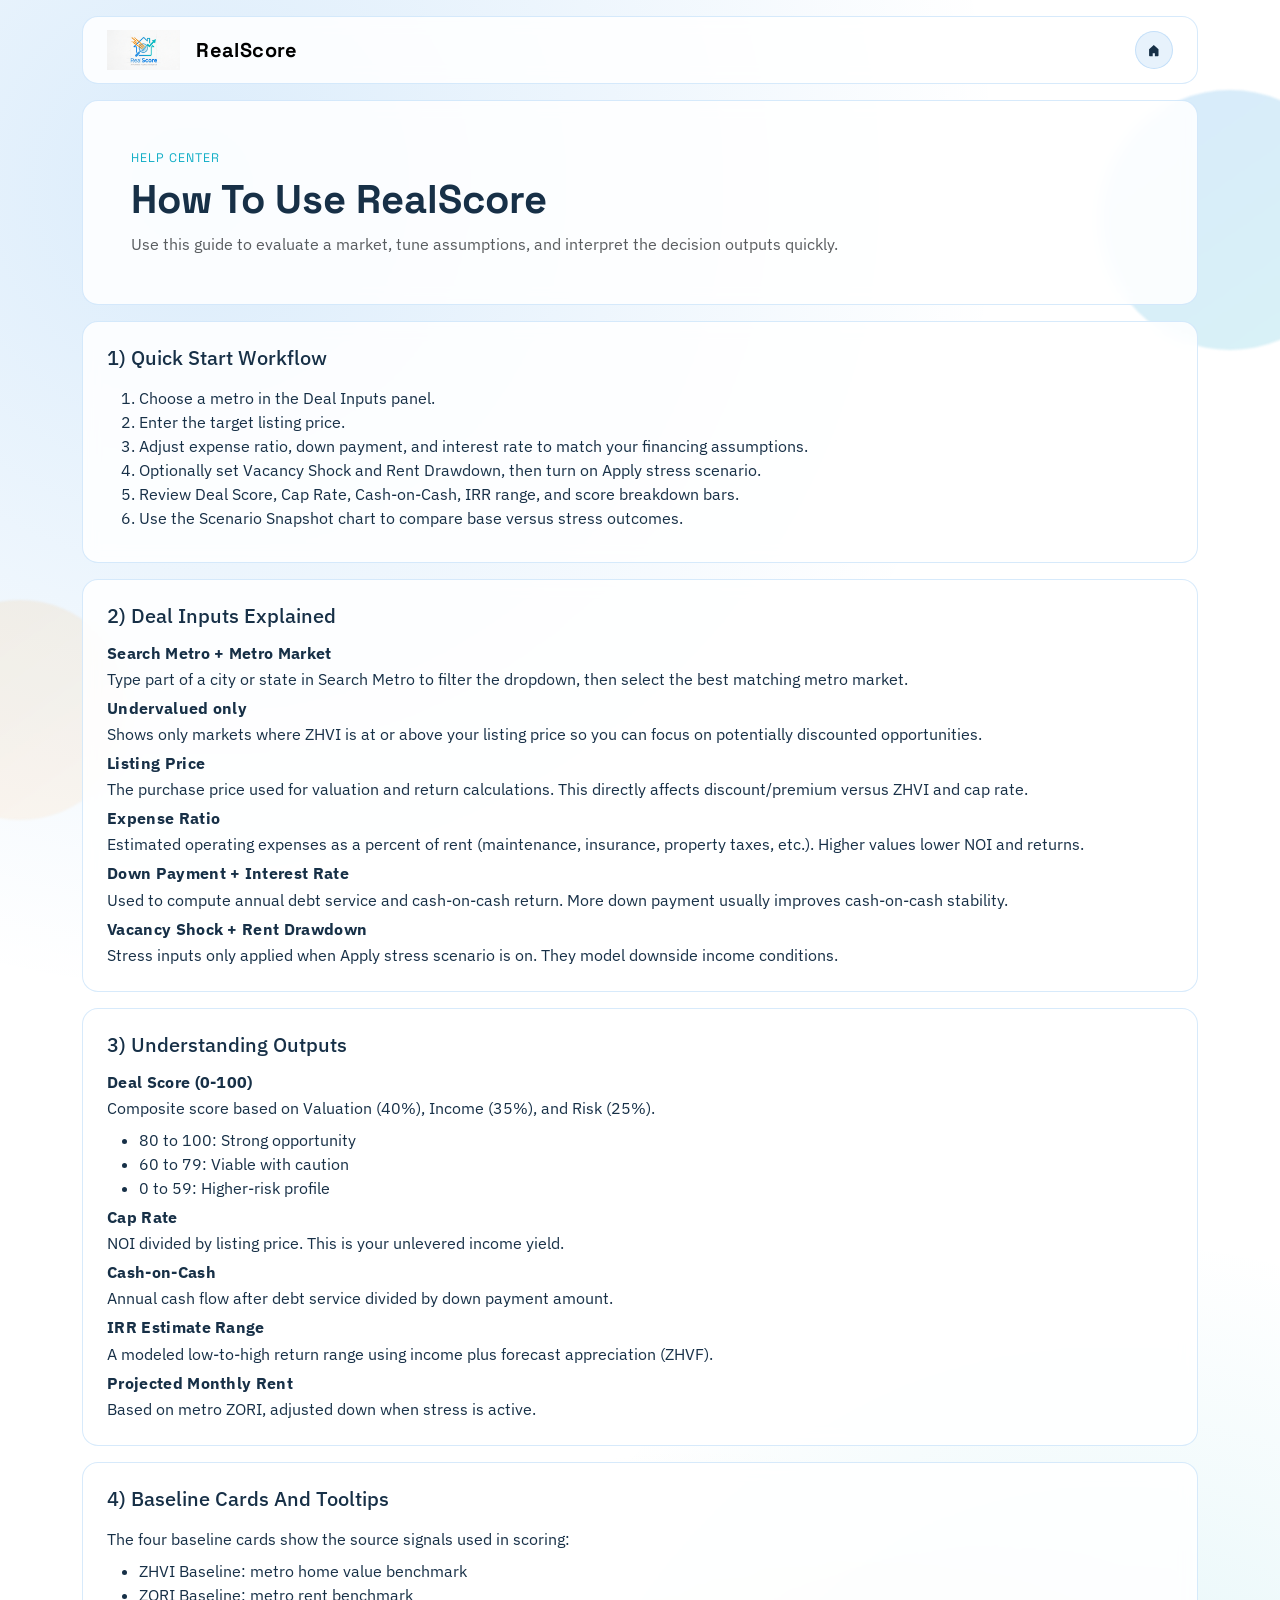
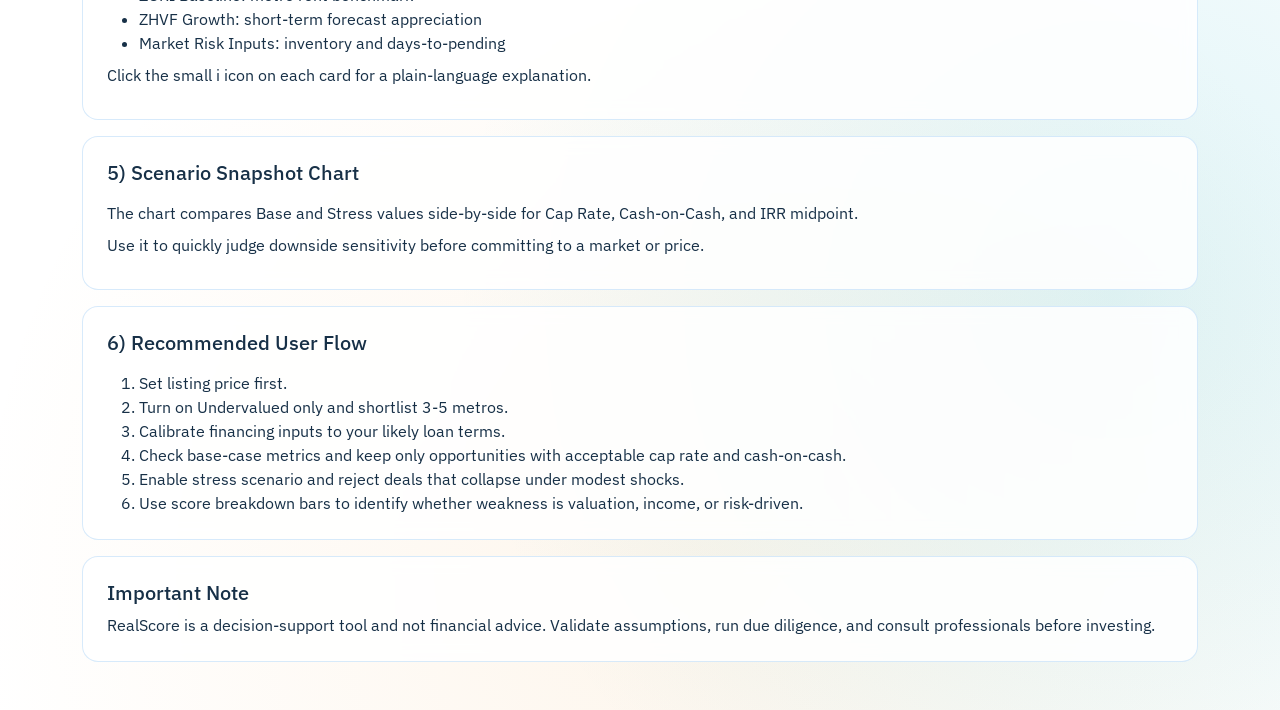
==== help.html @ 66f579ce "Initial RealScore MVP" ====
<!doctype html>
<html lang="en">
  <head>
    <meta charset="UTF-8" />
    <meta name="viewport" content="width=device-width, initial-scale=1.0" />
    <title>RealScore Help</title>
    <meta name="description" content="How to use the RealScore dashboard." />
    <meta name="theme-color" content="#0c7fe4" />
    <link rel="icon" type="image/png" href="img/logo-128.png" />

    <link rel="preconnect" href="https://fonts.googleapis.com" />
    <link rel="preconnect" href="https://fonts.gstatic.com" crossorigin />
    <link
      href="https://fonts.googleapis.com/css2?family=Space+Grotesk:wght@400;500;600;700&family=IBM+Plex+Sans:wght@400;500;600&display=swap"
      rel="stylesheet"
    />

    <link
      href="https://cdn.jsdelivr.net/npm/bootstrap@5.3.3/dist/css/bootstrap.min.css"
      rel="stylesheet"
      integrity="sha384-QWTKZyjpPEjISv5WaRU9OFeRpok6YctnYmDr5pNlyT2bRjXh0JMhjY6hW+ALEwIH"
      crossorigin="anonymous"
    />
    <link rel="stylesheet" href="css/styles.css" />
  </head>
  <body>
    <div class="bg-shape bg-shape-a"></div>
    <div class="bg-shape bg-shape-b"></div>

    <header class="container py-3">
      <nav class="navbar navbar-expand-lg glass-panel rounded-4 px-3 px-md-4">
        <a class="navbar-brand d-flex align-items-center gap-2" href="index.html">
          <img src="img/logo-256.png" alt="RealScore" class="brand-logo" />
          <span class="brand-wordmark">RealScore</span>
        </a>
        <div class="d-flex align-items-center gap-2 ms-auto">
          <a class="btn help-link" href="index.html" aria-label="Back to dashboard" title="Home">
            <svg class="home-icon" viewBox="0 0 16 16" aria-hidden="true" focusable="false">
              <path d="m8 .5 6.5 5.8V15a1 1 0 0 1-1 1h-4v-4H6.5v4h-4a1 1 0 0 1-1-1V6.3L8 .5z" />
            </svg>
          </a>
        </div>
      </nav>
    </header>

    <main class="container pb-4">
      <section class="glass-panel rounded-4 p-4 p-md-5 mb-3">
        <p class="eyebrow mb-2">Help Center</p>
        <h1 class="display-6 help-title mb-2">How To Use RealScore</h1>
        <p class="mb-0 text-muted">Use this guide to evaluate a market, tune assumptions, and interpret the decision outputs quickly.</p>
      </section>

      <section class="glass-panel rounded-4 p-3 p-md-4 mb-3">
        <h2 class="h5 mb-3">1) Quick Start Workflow</h2>
        <ol class="mb-2">
          <li>Choose a metro in the Deal Inputs panel.</li>
          <li>Enter the target listing price.</li>
          <li>Adjust expense ratio, down payment, and interest rate to match your financing assumptions.</li>
          <li>Optionally set Vacancy Shock and Rent Drawdown, then turn on Apply stress scenario.</li>
          <li>Review Deal Score, Cap Rate, Cash-on-Cash, IRR range, and score breakdown bars.</li>
          <li>Use the Scenario Snapshot chart to compare base versus stress outcomes.</li>
        </ol>
      </section>

      <section class="glass-panel rounded-4 p-3 p-md-4 mb-3">
        <h2 class="h5 mb-3">2) Deal Inputs Explained</h2>

        <h3 class="help-section-title mb-1">Search Metro + Metro Market</h3>
        <p class="mb-2">Type part of a city or state in Search Metro to filter the dropdown, then select the best matching metro market.</p>

        <h3 class="help-section-title mb-1">Undervalued only</h3>
        <p class="mb-2">Shows only markets where ZHVI is at or above your listing price so you can focus on potentially discounted opportunities.</p>

        <h3 class="help-section-title mb-1">Listing Price</h3>
        <p class="mb-2">The purchase price used for valuation and return calculations. This directly affects discount/premium versus ZHVI and cap rate.</p>

        <h3 class="help-section-title mb-1">Expense Ratio</h3>
        <p class="mb-2">Estimated operating expenses as a percent of rent (maintenance, insurance, property taxes, etc.). Higher values lower NOI and returns.</p>

        <h3 class="help-section-title mb-1">Down Payment + Interest Rate</h3>
        <p class="mb-2">Used to compute annual debt service and cash-on-cash return. More down payment usually improves cash-on-cash stability.</p>

        <h3 class="help-section-title mb-1">Vacancy Shock + Rent Drawdown</h3>
        <p class="mb-0">Stress inputs only applied when Apply stress scenario is on. They model downside income conditions.</p>
      </section>

      <section class="glass-panel rounded-4 p-3 p-md-4 mb-3">
        <h2 class="h5 mb-3">3) Understanding Outputs</h2>

        <h3 class="help-section-title mb-1">Deal Score (0-100)</h3>
        <p class="mb-2">Composite score based on Valuation (40%), Income (35%), and Risk (25%).</p>
        <ul class="mb-2">
          <li>80 to 100: Strong opportunity</li>
          <li>60 to 79: Viable with caution</li>
          <li>0 to 59: Higher-risk profile</li>
        </ul>

        <h3 class="help-section-title mb-1">Cap Rate</h3>
        <p class="mb-2">NOI divided by listing price. This is your unlevered income yield.</p>

        <h3 class="help-section-title mb-1">Cash-on-Cash</h3>
        <p class="mb-2">Annual cash flow after debt service divided by down payment amount.</p>

        <h3 class="help-section-title mb-1">IRR Estimate Range</h3>
        <p class="mb-2">A modeled low-to-high return range using income plus forecast appreciation (ZHVF).</p>

        <h3 class="help-section-title mb-1">Projected Monthly Rent</h3>
        <p class="mb-0">Based on metro ZORI, adjusted down when stress is active.</p>
      </section>

      <section class="glass-panel rounded-4 p-3 p-md-4 mb-3">
        <h2 class="h5 mb-3">4) Baseline Cards And Tooltips</h2>
        <p class="mb-2">The four baseline cards show the source signals used in scoring:</p>
        <ul class="mb-2">
          <li>ZHVI Baseline: metro home value benchmark</li>
          <li>ZORI Baseline: metro rent benchmark</li>
          <li>ZHVF Growth: short-term forecast appreciation</li>
          <li>Market Risk Inputs: inventory and days-to-pending</li>
        </ul>
        <p class="mb-2">Click the small i icon on each card for a plain-language explanation.</p>
      </section>

      <section class="glass-panel rounded-4 p-3 p-md-4 mb-3">
        <h2 class="h5 mb-3">5) Scenario Snapshot Chart</h2>
        <p class="mb-2">The chart compares Base and Stress values side-by-side for Cap Rate, Cash-on-Cash, and IRR midpoint.</p>
        <p class="mb-2">Use it to quickly judge downside sensitivity before committing to a market or price.</p>
      </section>

      <section class="glass-panel rounded-4 p-3 p-md-4 mb-3">
        <h2 class="h5 mb-3">6) Recommended User Flow</h2>
        <ol class="mb-0">
          <li>Set listing price first.</li>
          <li>Turn on Undervalued only and shortlist 3-5 metros.</li>
          <li>Calibrate financing inputs to your likely loan terms.</li>
          <li>Check base-case metrics and keep only opportunities with acceptable cap rate and cash-on-cash.</li>
          <li>Enable stress scenario and reject deals that collapse under modest shocks.</li>
          <li>Use score breakdown bars to identify whether weakness is valuation, income, or risk-driven.</li>
        </ol>
      </section>

      <section class="glass-panel rounded-4 p-3 p-md-4 mb-4">
        <h2 class="h5 mb-2">Important Note</h2>
        <p class="mb-0">RealScore is a decision-support tool and not financial advice. Validate assumptions, run due diligence, and consult professionals before investing.</p>
      </section>
    </main>

    <script>
      (function applySavedTheme() {
        var savedTheme = localStorage.getItem("realscore-theme");
        document.documentElement.setAttribute("data-theme", savedTheme === "dark" ? "dark" : "light");
      })();
    </script>
  </body>
</html>
---- css/styles.css ----
:root {
  --rs-bg: #ffffff;
  --rs-ink: #173047;
  --rs-muted: #4a657d;
  --rs-blue: #0c7fe4;
  --rs-teal: #14afc7;
  --rs-orange: #f2b05c;
  --rs-accent: var(--rs-blue);
  --rs-accent-soft: #e9f5ff;
  --rs-panel: rgba(255, 255, 255, 0.86);
  --rs-border: rgba(12, 127, 228, 0.16);
}

:root[data-theme="dark"] {
  --rs-bg: #0b1118;
  --rs-ink: #dbe8f2;
  --rs-muted: #9fb5c8;
  --rs-accent-soft: #10273f;
  --rs-panel: rgba(13, 24, 36, 0.72);
  --rs-border: rgba(119, 178, 239, 0.24);
}

* {
  box-sizing: border-box;
}

body {
  margin: 0;
  min-height: 100vh;
  color: var(--rs-ink);
  background:
    radial-gradient(circle at 15% 8%, rgba(12, 127, 228, 0.15) 0%, transparent 34%),
    radial-gradient(circle at 87% 82%, rgba(20, 175, 199, 0.14) 0%, transparent 30%),
    radial-gradient(circle at 55% 94%, rgba(242, 176, 92, 0.12) 0%, transparent 32%),
    var(--rs-bg);
  font-family: "IBM Plex Sans", sans-serif;
  position: relative;
  overflow-x: hidden;
}

h1,
.brand-wordmark,
.eyebrow,
.metric-value {
  font-family: "Space Grotesk", sans-serif;
}

.bg-shape {
  position: fixed;
  border-radius: 999px;
  z-index: -1;
  filter: blur(1px);
}

.bg-shape-a {
  width: 260px;
  height: 260px;
  right: -80px;
  top: 90px;
  background: linear-gradient(145deg, var(--rs-blue), var(--rs-teal));
  opacity: 0.16;
}

.bg-shape-b {
  width: 220px;
  height: 220px;
  left: -90px;
  bottom: 80px;
  background: linear-gradient(145deg, var(--rs-orange), #ffd19b);
  opacity: 0.14;
}

.glass-panel {
  background: var(--rs-panel);
  border: 1px solid var(--rs-border);
  backdrop-filter: blur(8px);
}

.theme-toggle {
  color: var(--rs-ink);
  border: 1px solid var(--rs-border);
  background: color-mix(in srgb, var(--rs-teal) 12%, #ffffff);
  width: 2.35rem;
  height: 2.35rem;
  display: inline-flex;
  align-items: center;
  justify-content: center;
  padding: 0;
}

.theme-icon {
  width: 1.26rem;
  height: 1.26rem;
  display: none;
  fill: none;
  stroke: currentColor;
  stroke-width: 1.8;
  stroke-linecap: round;
  stroke-linejoin: round;
}

:root:not([data-theme="dark"]) .theme-icon-moon {
  display: block;
}

:root[data-theme="dark"] .theme-icon-sun {
  display: block;
}

.help-link {
  width: 2.35rem;
  height: 2.35rem;
  display: inline-flex;
  align-items: center;
  justify-content: center;
  border-radius: 999px;
  color: var(--rs-ink);
  border: 1px solid var(--rs-border);
  background: color-mix(in srgb, var(--rs-blue) 10%, #ffffff);
  font-weight: 700;
  text-decoration: none;
  line-height: 1;
}

.help-link:hover {
  color: var(--rs-ink);
  border-color: color-mix(in srgb, var(--rs-blue) 55%, var(--rs-border));
  background: color-mix(in srgb, var(--rs-blue) 18%, #ffffff);
}

.home-icon {
  width: 1.42rem;
  height: 1.42rem;
  fill: currentColor;
  stroke: none;
}

:root[data-theme="dark"] .help-link {
  color: #f3faff;
  background: #183145;
  border-color: #3f7bb0;
}

:root[data-theme="dark"] .help-link:hover {
  color: #ffffff;
  background: #234867;
  border-color: #5ea8ea;
}


:root[data-theme="dark"] .theme-toggle {
  color: #f3faff;
  background: #183145;
  border-color: #3f7bb0;
}

.theme-toggle:hover {
  color: var(--rs-ink);
  border-color: color-mix(in srgb, var(--rs-blue) 55%, var(--rs-border));
  background: color-mix(in srgb, var(--rs-blue) 16%, #ffffff);
}

:root[data-theme="dark"] .theme-toggle:hover {
  color: #ffffff;
  border-color: #5ea8ea;
  background: #234867;
}


.theme-toggle:focus-visible {
  outline: 2px solid color-mix(in srgb, var(--rs-blue) 65%, #ffffff);
  outline-offset: 2px;
}

.help-title {
  font-weight: 700;
}

.help-section-title {
  font-size: 1rem;
  letter-spacing: 0.02em;
  font-weight: 700;
}

.help-shot {
  border: 1px dashed color-mix(in srgb, var(--rs-blue) 45%, var(--rs-border));
  border-radius: 0.8rem;
  padding: 0.7rem 0.85rem;
  font-size: 0.86rem;
  color: var(--rs-muted);
  background: color-mix(in srgb, var(--rs-accent-soft) 48%, #ffffff);
}

:root[data-theme="dark"] .help-shot {
  background: color-mix(in srgb, var(--rs-accent-soft) 62%, #0b1118);
}

.form-label {
  font-weight: 600;
  color: var(--rs-ink);
}

.form-control,
.form-select {
  border-color: var(--rs-border);
  background-color: color-mix(in srgb, var(--rs-panel) 85%, #ffffff);
  color: var(--rs-ink);
}

.form-control:focus,
.form-select:focus,
.form-check-input:focus {
  border-color: var(--rs-blue);
  box-shadow: 0 0 0 0.2rem rgba(12, 127, 228, 0.2);
}

.form-check-label {
  color: var(--rs-muted);
}

.score-wrap {
  display: flex;
  align-items: center;
  gap: 1rem;
}

.score-badge {
  width: 86px;
  height: 86px;
  border-radius: 50%;
  display: grid;
  place-items: center;
  font-family: "Space Grotesk", sans-serif;
  font-size: 1.45rem;
  font-weight: 700;
  color: #ffffff;
  background: linear-gradient(140deg, var(--rs-blue), var(--rs-teal));
  box-shadow: 0 8px 20px rgba(12, 127, 228, 0.25);
}

.score-row {
  display: flex;
  justify-content: space-between;
  align-items: center;
  color: var(--rs-muted);
  font-size: 0.9rem;
}

.score-bar {
  width: 100%;
  height: 9px;
  border-radius: 999px;
  background: color-mix(in srgb, var(--rs-blue) 14%, #ffffff);
  overflow: hidden;
}

.score-bar-fill {
  height: 100%;
  width: 0%;
  border-radius: inherit;
  background: linear-gradient(90deg, var(--rs-blue), var(--rs-teal), var(--rs-orange));
  transition: width 220ms ease;
}

.chart-wrap {
  border: 1px solid var(--rs-border);
  background: color-mix(in srgb, var(--rs-panel) 88%, #ffffff);
  border-radius: 0.9rem;
  padding: 0.75rem;
}

#dataStatus {
  color: var(--rs-muted) !important;
}

.brand-logo {
  height: 40px;
  width: auto;
}

.brand-wordmark {
  font-size: 1.25rem;
  font-weight: 700;
  letter-spacing: 0.02em;
  margin-left: 0.5rem;
}

.eyebrow {
  font-size: 0.78rem;
  text-transform: uppercase;
  letter-spacing: 0.08em;
  color: var(--rs-teal);
}

.hero-logo-wrap {
  margin-top: 1.25rem;
  padding: 1rem;
  border-radius: 1rem;
  display: flex;
  justify-content: center;
  background: linear-gradient(140deg, rgba(12, 127, 228, 0.08), rgba(20, 175, 199, 0.08) 55%, rgba(242, 176, 92, 0.1));
  border: 1px solid var(--rs-border);
}

.hero-logo {
  width: min(100%, 460px);
  height: auto;
  filter: drop-shadow(0 8px 18px rgba(12, 127, 228, 0.16));
}

:root[data-theme="dark"] .hero-logo-wrap {
  background: linear-gradient(140deg, rgba(12, 127, 228, 0.16), rgba(20, 175, 199, 0.14) 55%, rgba(242, 176, 92, 0.12));
}

:root[data-theme="dark"] .brand-wordmark {
  color: #ffffff;
}

.metric-card {
  position: relative;
  background: linear-gradient(165deg, #ffffff 0%, var(--rs-accent-soft) 72%, #fff4e7 100%);
  border: 1px solid var(--rs-border);
}

.metric-head {
  display: flex;
  align-items: center;
  justify-content: space-between;
  gap: 0.5rem;
}

.info-btn {
  width: 1.35rem;
  height: 1.35rem;
  display: grid;
  place-items: center;
  border-radius: 50%;
  border: 1px solid var(--rs-border);
  background: color-mix(in srgb, var(--rs-blue) 10%, #ffffff);
  color: var(--rs-blue);
  font-size: 0.78rem;
  font-weight: 700;
  line-height: 1;
}

.info-btn:hover {
  filter: brightness(0.97);
}

.help-tooltip {
  position: absolute;
  top: 2.6rem;
  right: 0.8rem;
  width: min(260px, calc(100% - 1.6rem));
  z-index: 10;
  background: #ffffff;
  border: 1px solid var(--rs-border);
  border-radius: 0.75rem;
  padding: 0.6rem 0.7rem;
  font-size: 0.8rem;
  color: var(--rs-ink);
  box-shadow: 0 8px 20px rgba(23, 48, 71, 0.14);
  display: none;
}

.help-tooltip.is-open {
  display: block;
}

:root[data-theme="dark"] .metric-card {
  background: linear-gradient(165deg, #101c2a 0%, #13263b 72%, #2c2a1f 100%);
}

:root[data-theme="dark"] .info-btn {
  background: rgba(20, 175, 199, 0.14);
  border-color: rgba(119, 178, 239, 0.28);
  color: #8fd2ff;
}

:root[data-theme="dark"] .help-tooltip {
  background: #132536;
  border-color: rgba(119, 178, 239, 0.28);
  color: #e7f2fb;
  box-shadow: 0 8px 22px rgba(0, 0, 0, 0.35);
}

:root[data-theme="dark"] .form-control,
:root[data-theme="dark"] .form-select {
  background-color: rgba(16, 30, 45, 0.95);
  border-color: rgba(119, 178, 239, 0.28);
  color: #e7f2fb;
}

:root[data-theme="dark"] .score-bar {
  background: rgba(94, 168, 234, 0.2);
}

:root[data-theme="dark"] .chart-wrap {
  background: rgba(16, 30, 45, 0.8);
}

:root[data-theme="dark"] .form-control::placeholder {
  color: #9ab2c7;
}

.metric-label {
  color: var(--rs-muted);
  font-size: 0.83rem;
  text-transform: uppercase;
  letter-spacing: 0.06em;
}

.metric-value {
  font-weight: 600;
  color: var(--rs-blue);
}

.footer-note {
  color: var(--rs-muted);
}

@media (max-width: 575px) {
  .brand-logo {
    height: 34px;
  }

  .hero-logo-wrap {
    padding: 0.75rem;
  }
}
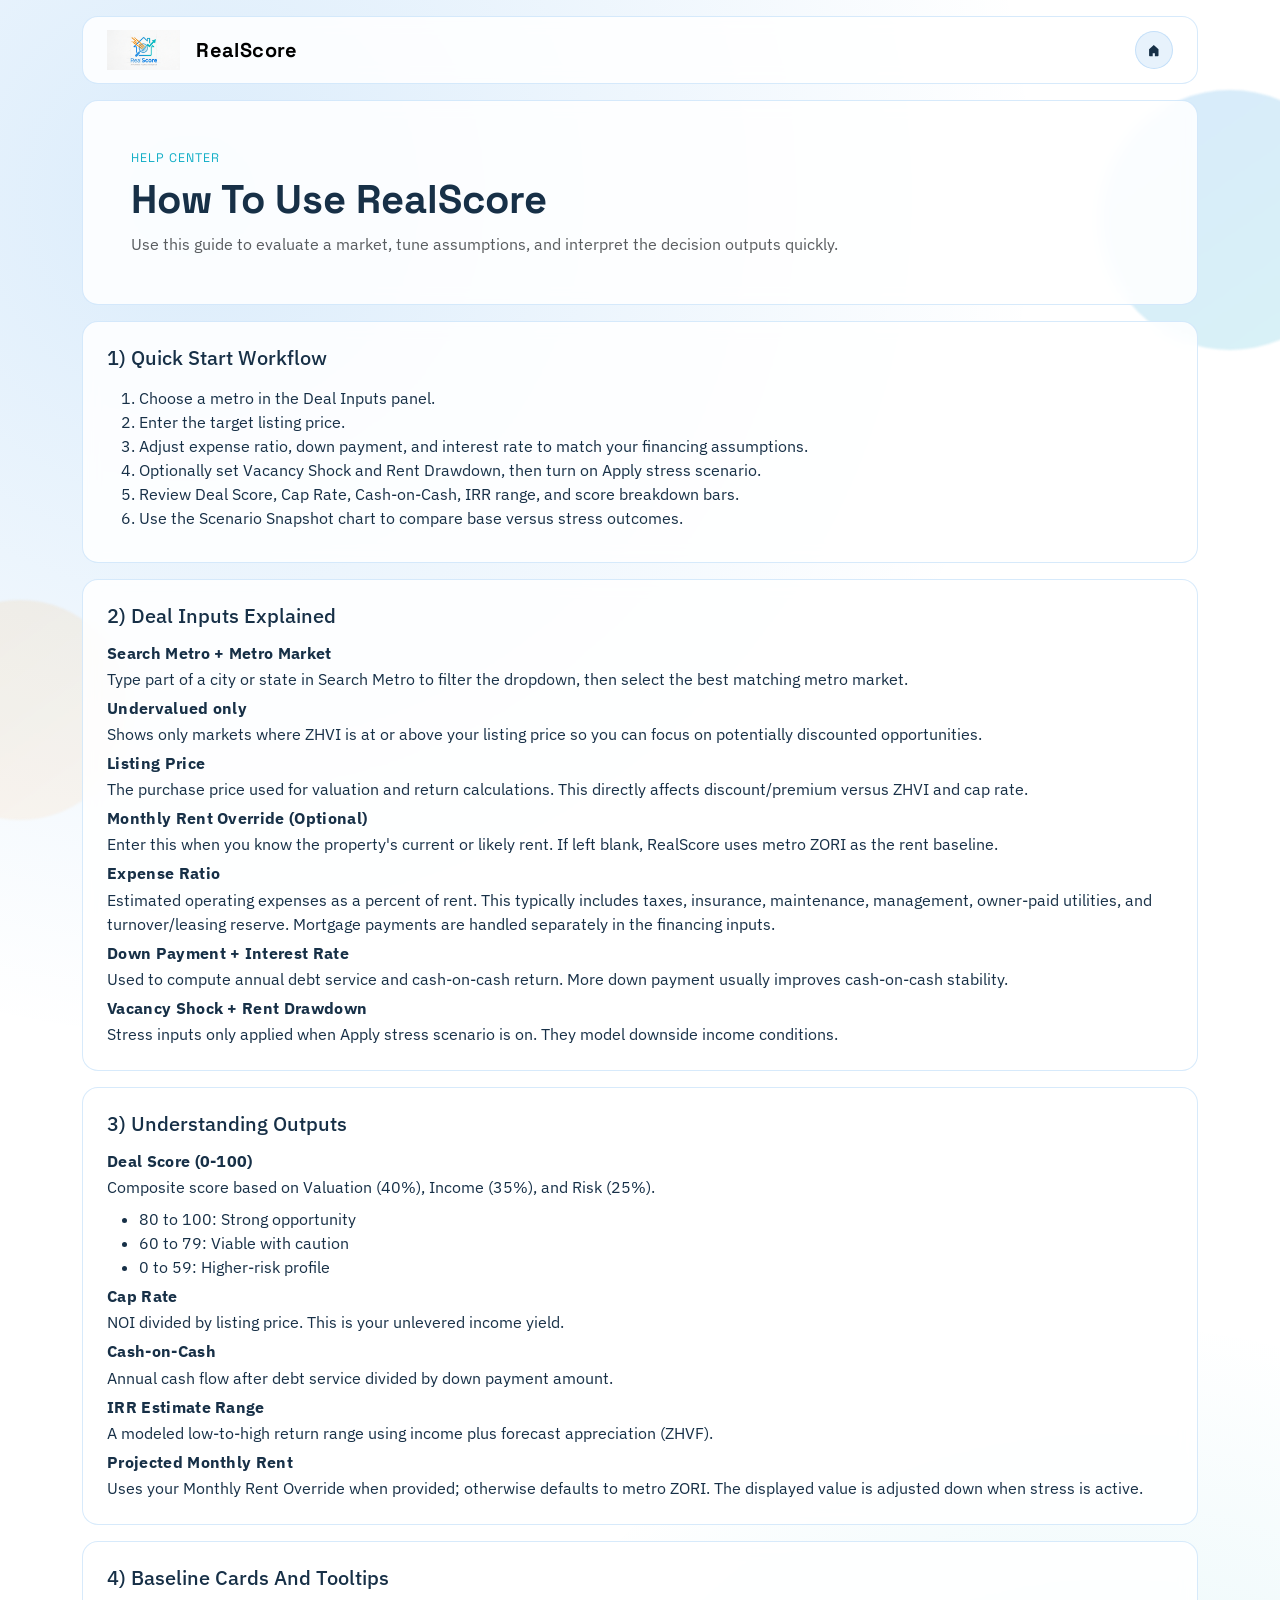
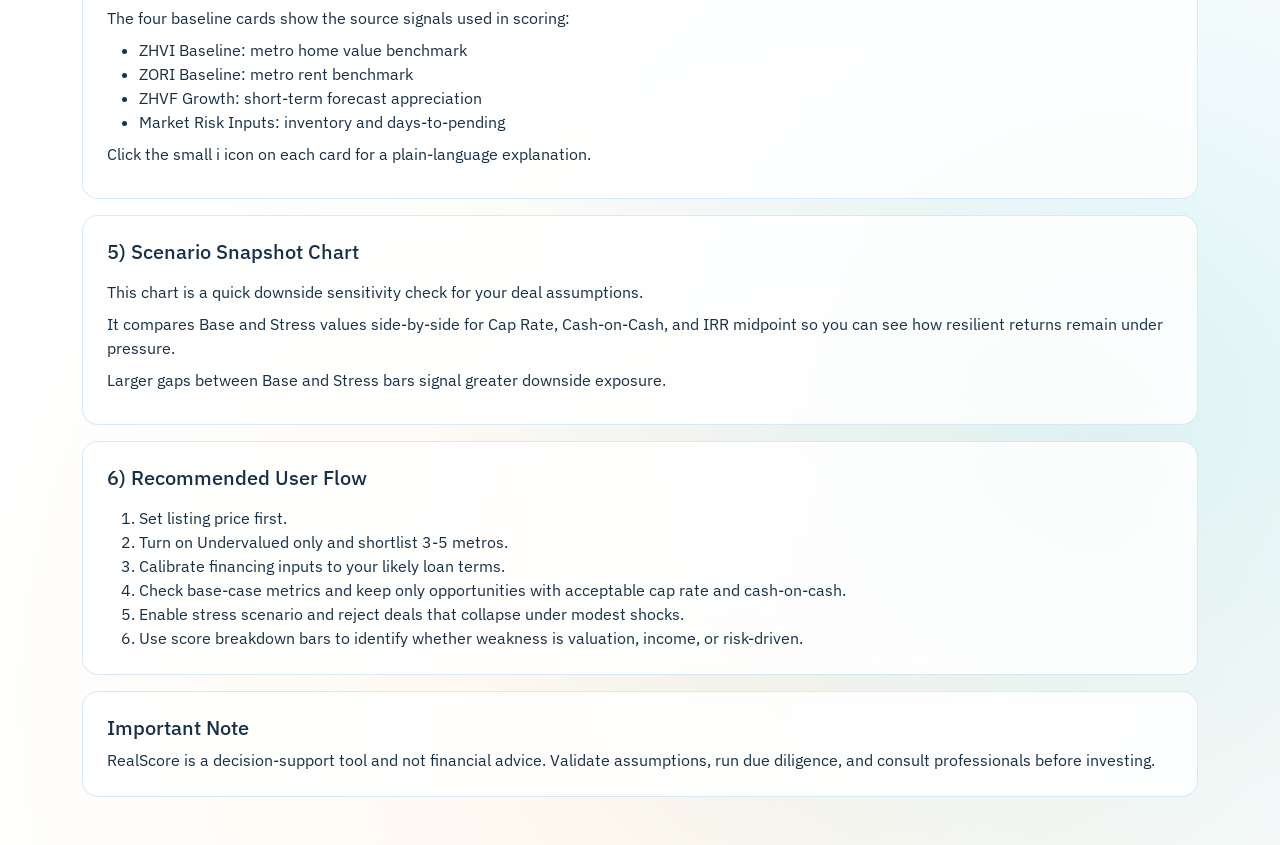
==== commit f14de032: "Made the Scenario Snapshot easier to understand by enlarging it and adding clearer purpose/interpret" ====
--- a/help.html
+++ b/help.html
@@ -30,7 +30,7 @@
     <header class="container py-3">
       <nav class="navbar navbar-expand-lg glass-panel rounded-4 px-3 px-md-4">
         <a class="navbar-brand d-flex align-items-center gap-2" href="index.html">
-          <img src="img/logo-256.png" alt="RealScore" class="brand-logo" />
+          <img src="img/logo-256.png" data-light-src="img/logo-256.png" data-dark-src="img/logo-dark-256.png" alt="RealScore" class="brand-logo" />
           <span class="brand-wordmark">RealScore</span>
         </a>
         <div class="d-flex align-items-center gap-2 ms-auto">
@@ -74,8 +74,11 @@
         <h3 class="help-section-title mb-1">Listing Price</h3>
         <p class="mb-2">The purchase price used for valuation and return calculations. This directly affects discount/premium versus ZHVI and cap rate.</p>
 
+        <h3 class="help-section-title mb-1">Monthly Rent Override (Optional)</h3>
+        <p class="mb-2">Enter this when you know the property's current or likely rent. If left blank, RealScore uses metro ZORI as the rent baseline.</p>
+
         <h3 class="help-section-title mb-1">Expense Ratio</h3>
-        <p class="mb-2">Estimated operating expenses as a percent of rent (maintenance, insurance, property taxes, etc.). Higher values lower NOI and returns.</p>
+        <p class="mb-2">Estimated operating expenses as a percent of rent. This typically includes taxes, insurance, maintenance, management, owner-paid utilities, and turnover/leasing reserve. Mortgage payments are handled separately in the financing inputs.</p>
 
         <h3 class="help-section-title mb-1">Down Payment + Interest Rate</h3>
         <p class="mb-2">Used to compute annual debt service and cash-on-cash return. More down payment usually improves cash-on-cash stability.</p>
@@ -105,7 +108,7 @@
         <p class="mb-2">A modeled low-to-high return range using income plus forecast appreciation (ZHVF).</p>
 
         <h3 class="help-section-title mb-1">Projected Monthly Rent</h3>
-        <p class="mb-0">Based on metro ZORI, adjusted down when stress is active.</p>
+        <p class="mb-0">Uses your Monthly Rent Override when provided; otherwise defaults to metro ZORI. The displayed value is adjusted down when stress is active.</p>
       </section>
 
       <section class="glass-panel rounded-4 p-3 p-md-4 mb-3">
@@ -122,8 +125,9 @@
 
       <section class="glass-panel rounded-4 p-3 p-md-4 mb-3">
         <h2 class="h5 mb-3">5) Scenario Snapshot Chart</h2>
-        <p class="mb-2">The chart compares Base and Stress values side-by-side for Cap Rate, Cash-on-Cash, and IRR midpoint.</p>
-        <p class="mb-2">Use it to quickly judge downside sensitivity before committing to a market or price.</p>
+        <p class="mb-2">This chart is a quick downside sensitivity check for your deal assumptions.</p>
+        <p class="mb-2">It compares Base and Stress values side-by-side for Cap Rate, Cash-on-Cash, and IRR midpoint so you can see how resilient returns remain under pressure.</p>
+        <p class="mb-2">Larger gaps between Base and Stress bars signal greater downside exposure.</p>
       </section>
 
       <section class="glass-panel rounded-4 p-3 p-md-4 mb-3">
@@ -147,7 +151,15 @@
     <script>
       (function applySavedTheme() {
         var savedTheme = localStorage.getItem("realscore-theme");
-        document.documentElement.setAttribute("data-theme", savedTheme === "dark" ? "dark" : "light");
+        var theme = savedTheme === "dark" ? "dark" : "light";
+        document.documentElement.setAttribute("data-theme", theme);
+        var isDark = theme === "dark";
+        document.querySelectorAll("img[data-light-src][data-dark-src]").forEach(function (img) {
+          var target = isDark ? img.dataset.darkSrc : img.dataset.lightSrc;
+          if (target && img.getAttribute("src") !== target) {
+            img.setAttribute("src", target);
+          }
+        });
       })();
     </script>
   </body>
--- a/css/styles.css
+++ b/css/styles.css
@@ -218,6 +218,57 @@
   color: var(--rs-muted);
 }
 
+.form-label-row {
+  display: flex;
+  align-items: center;
+  justify-content: space-between;
+  gap: 0.5rem;
+  margin-bottom: 0.5rem;
+  width: 100%;
+}
+
+.form-tooltip-wrap {
+  position: relative;
+}
+
+.info-btn-inline {
+  width: 1.2rem;
+  height: 1.2rem;
+  font-size: 0.7rem;
+  flex: 0 0 auto;
+}
+
+.form-tooltip-wrap .help-tooltip {
+  top: 1.9rem;
+  right: 0;
+  width: min(320px, calc(100% - 0.5rem));
+}
+
+#optionalMonthlyRent::placeholder {
+  font-size: 0.84rem;
+}
+
+.input-help {
+  color: var(--rs-muted);
+  font-size: 0.78rem;
+  line-height: 1.35;
+}
+
+.stress-group {
+  border: 1px solid color-mix(in srgb, var(--rs-blue) 40%, var(--rs-border));
+  background: color-mix(in srgb, var(--rs-accent-soft) 36%, #ffffff);
+}
+
+:root[data-theme="dark"] .stress-group {
+  background: color-mix(in srgb, var(--rs-accent-soft) 58%, #0b1118);
+  border-color: color-mix(in srgb, #5ea8ea 42%, var(--rs-border));
+}
+
+.stress-dependent:disabled {
+  opacity: 0.68;
+  cursor: not-allowed;
+}
+
 .score-wrap {
   display: flex;
   align-items: center;
@@ -269,6 +320,49 @@
   padding: 0.75rem;
 }
 
+.scenario-panel {
+  border-color: color-mix(in srgb, var(--rs-blue) 35%, var(--rs-border));
+}
+
+.scenario-purpose {
+  color: var(--rs-muted);
+  font-size: 0.97rem;
+  line-height: 1.45;
+}
+
+.scenario-caption {
+  color: var(--rs-muted);
+  font-size: 0.88rem;
+  margin-top: 0.8rem;
+}
+
+.scenario-live-status {
+  color: var(--rs-muted);
+  font-size: 0.82rem;
+  font-weight: 600;
+  margin-top: 0.72rem;
+}
+
+.scenario-live-status-emphasis {
+  color: color-mix(in srgb, #ffd24d 90%, var(--rs-ink));
+  font-weight: 700;
+}
+
+.scenario-chart-wrap {
+  min-height: 240px;
+  padding: 1rem;
+}
+
+.scenario-chart-wrap canvas {
+  width: 100% !important;
+  height: 100% !important;
+}
+
+.scenario-panel.is-stress-active {
+  border-color: color-mix(in srgb, var(--rs-orange) 52%, var(--rs-border));
+  box-shadow: 0 0 0 0.18rem rgba(242, 176, 92, 0.16);
+}
+
 #dataStatus {
   color: var(--rs-muted) !important;
 }
@@ -399,6 +493,10 @@
   background: rgba(16, 30, 45, 0.8);
 }
 
+:root[data-theme="dark"] .scenario-panel.is-stress-active {
+  box-shadow: 0 0 0 0.18rem rgba(242, 176, 92, 0.2);
+}
+
 :root[data-theme="dark"] .form-control::placeholder {
   color: #9ab2c7;
 }
@@ -413,6 +511,13 @@
 .metric-value {
   font-weight: 600;
   color: var(--rs-blue);
+}
+
+.metric-source {
+  display: block;
+  margin-top: 0.2rem;
+  color: var(--rs-muted);
+  font-size: 0.74rem;
 }
 
 .footer-note {
@@ -427,5 +532,21 @@
   .hero-logo-wrap {
     padding: 0.75rem;
   }
-}
-
+
+  .scenario-chart-wrap {
+    min-height: 220px;
+    padding: 0.85rem;
+  }
+}
+
+@media (min-width: 768px) {
+  .scenario-panel {
+    padding: 1.5rem !important;
+  }
+
+  .scenario-chart-wrap {
+    min-height: 250px;
+    padding: 1.1rem;
+  }
+}
+
